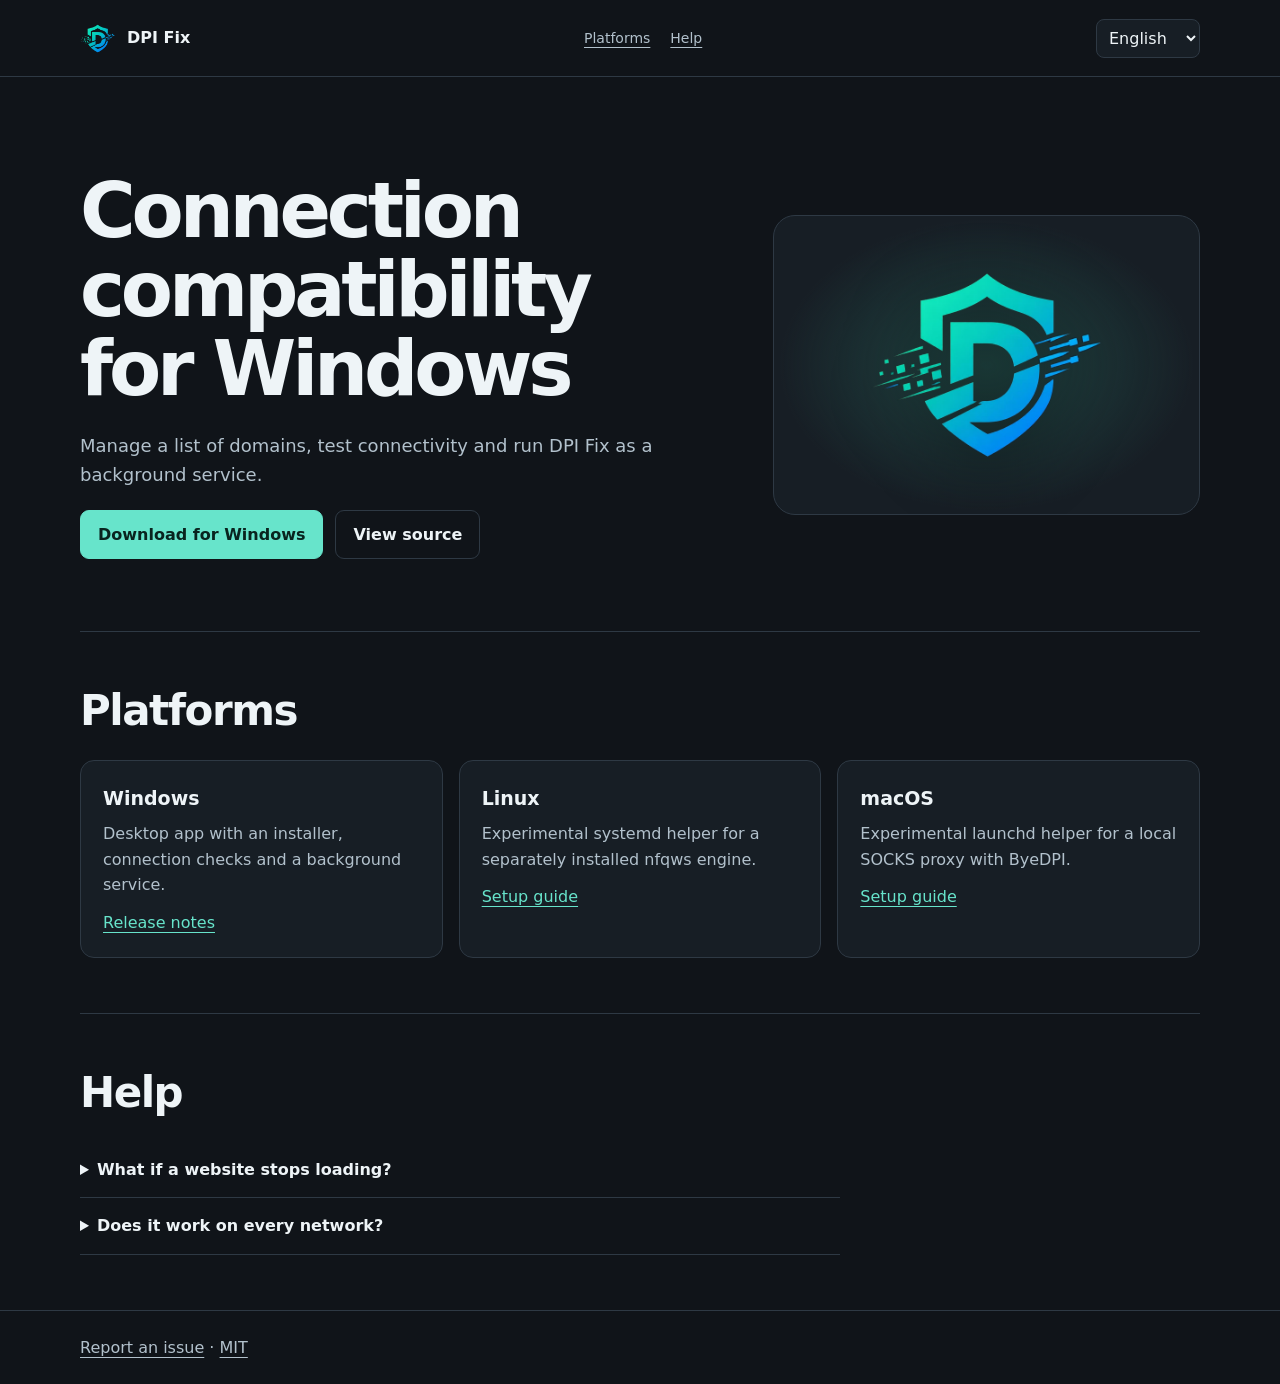
==== docs/index.html @ 7dc5bf69 "Tanıtım sitesini ve güncel indirme bağlantısını yayımla" ====
<!doctype html>
<html lang="en">
<head>
<meta charset="utf-8">
<meta name="viewport" content="width=device-width, initial-scale=1">
<meta name="description" content="DPI Fix is an open-source desktop utility for managing DPI and DNS compatibility on Windows.">
<meta name="theme-color" content="#101419">
<title>DPI Fix — Connection compatibility for Windows</title>
<link rel="icon" href="assets/favicon.png">
<style>
:root{color-scheme:dark;--bg:#101419;--panel:#171e25;--line:#2e3944;--text:#eef4f7;--muted:#b2c1cc;--accent:#67e4cb}
*{box-sizing:border-box}html{scroll-behavior:smooth}body{margin:0;background:var(--bg);color:var(--text);font:16px/1.6 "Inter","Segoe UI",system-ui,sans-serif}a{color:inherit;text-underline-offset:4px}button,select{font:inherit}a:focus-visible,select:focus-visible,summary:focus-visible{outline:2px solid var(--accent);outline-offset:5px}
.wrap{width:min(1120px,calc(100% - 48px));margin:auto}.skip{position:absolute;top:-100px;left:20px}.skip:focus{top:8px;z-index:2;background:var(--panel);padding:8px}
header{border-bottom:1px solid var(--line)}.bar{min-height:76px;display:flex;align-items:center;justify-content:space-between;gap:18px}.brand{display:flex;align-items:center;gap:12px;font-weight:750;text-decoration:none}.brand img{width:35px;height:35px;object-fit:contain}.bar nav,.actions{display:flex;align-items:center;gap:20px;flex-wrap:wrap}nav a{font-size:14px;color:var(--muted)}select{color:var(--text);background:var(--panel);border:1px solid var(--line);border-radius:8px;padding:8px}
.hero{display:grid;grid-template-columns:1.2fr .8fr;gap:52px;align-items:center;padding:94px 0 72px}.hero h1{font-size:clamp(40px,6vw,76px);line-height:1.04;letter-spacing:-.055em;margin:0 0 24px;max-width:12ch}p{color:var(--muted);margin:0 0 20px}.hero p{max-width:52ch;font-size:18px}.actions{gap:12px}.btn{display:inline-block;text-decoration:none;border-radius:9px;padding:11px 17px;border:1px solid var(--line);font-weight:650}.primary{background:var(--accent);border-color:var(--accent);color:#09241f}.btn:hover,nav a:hover{filter:brightness(1.15);text-decoration:underline}
.visual{min-height:300px;display:grid;place-items:center;border:1px solid var(--line);border-radius:22px;background:radial-gradient(ellipse at center,#214946,transparent 69%),var(--panel);overflow:hidden}.visual img{width:min(60%,230px);height:auto;filter:drop-shadow(0 15px 35px #0007)}
section{padding:55px 0;border-top:1px solid var(--line)}h2{font-size:clamp(26px,4vw,42px);line-height:1.15;margin:0 0 24px;letter-spacing:-.035em}h3{margin:0 0 8px;font-size:19px}.grid{display:grid;grid-template-columns:repeat(3,1fr);gap:16px}.card{border:1px solid var(--line);border-radius:14px;background:var(--panel);padding:22px}.card p{margin-bottom:12px}.card a{color:var(--accent)}details{max-width:760px;border-bottom:1px solid var(--line);padding:15px 0}summary{cursor:pointer;font-weight:600}details p{margin:12px 0 0}footer{border-top:1px solid var(--line);padding:24px 0;color:var(--muted)}
@media(max-width:760px){.hero{grid-template-columns:1fr;gap:28px;padding:50px 0}.visual{min-height:200px}.visual img{width:130px}.grid{grid-template-columns:1fr}.bar nav{display:none}}@media(max-width:380px){.wrap{width:calc(100% - 32px)}}@media(prefers-reduced-motion:reduce){html{scroll-behavior:auto}}
</style>
</head>
<body>
<a class="skip" href="#main" data-i="skip">Skip to content</a>
<header><div class="wrap bar"><a class="brand" href="#"><img src="assets/logo.png" alt="" width="35" height="35">DPI Fix</a><nav aria-label="Site"><a href="#platforms" data-i="platforms">Platforms</a><a href="#help" data-i="help">Help</a></nav><select id="language" aria-label="Language"><option value="en">English</option><option value="tr">Türkçe</option><option value="de">Deutsch</option><option value="fr">Français</option><option value="es">Español</option></select></div></header>
<main id="main" class="wrap">
<div class="hero"><div><h1 data-i="title">Connection compatibility for Windows</h1><p data-i="intro">Manage a list of domains, test connectivity and run DPI Fix as a background service.</p><div class="actions"><a class="btn primary" href="https://github.com/ardakargin/dpi-fix/releases/latest/download/Setup.exe" data-i="download">Download for Windows</a><a class="btn" href="https://github.com/ardakargin/dpi-fix" data-i="source">View source</a></div></div><div class="visual"><img src="assets/logo.png" width="230" height="230" alt=""></div></div>
<section id="platforms"><h2 data-i="platforms">Platforms</h2><div class="grid"><article class="card"><h3>Windows</h3><p data-i="windows">Desktop app with an installer, connection checks and a background service.</p><a href="https://github.com/ardakargin/dpi-fix/releases" data-i="releases">Release notes</a></article><article class="card"><h3>Linux</h3><p data-i="linux">Experimental systemd helper for a separately installed nfqws engine.</p><a href="https://github.com/ardakargin/dpi-fix/tree/main/linux" data-i="guide">Setup guide</a></article><article class="card"><h3>macOS</h3><p data-i="mac">Experimental launchd helper for a local SOCKS proxy with ByeDPI.</p><a href="https://github.com/ardakargin/dpi-fix/tree/main/macos" data-i="guide">Setup guide</a></article></div></section>
<section id="help"><h2 data-i="help">Help</h2><details><summary data-i="q1">What if a website stops loading?</summary><p data-i="a1">Stop the service and test the same site again. Use the connection test and attach the relevant log when reporting an issue.</p></details><details><summary data-i="q2">Does it work on every network?</summary><p data-i="a2">Results depend on your network and provider. The Windows installer checks a sample of sites before keeping a configuration.</p></details></section>
</main><footer><div class="wrap"><a href="https://github.com/ardakargin/dpi-fix/issues" data-i="issues">Report an issue</a> · <a href="https://github.com/ardakargin/dpi-fix/blob/main/LICENSE">MIT</a></div></footer>
<script>
const translations = {
tr: ["İçeriğe geç","Platformlar","Yardım","Windows için bağlantı uyumluluğu","Alan adı listenizi yönetin, bağlantıyı test edin ve DPI Fix’i arka planda çalıştırın.","Windows için indir","Kaynak kodu","Kurulum, bağlantı kontrolü ve arka plan servisi sunan masaüstü uygulaması.","Sürüm notları","Ayrıca kurulmuş nfqws motoru için deneysel systemd yardımcısı.","Kurulum kılavuzu","ByeDPI ile yerel SOCKS proxy için deneysel launchd yardımcısı.","Bir site açılmazsa ne yapmalıyım?","Servisi durdurup aynı siteyi yeniden deneyin. Sorun bildirirken bağlantı testini ve ilgili günlüğü ekleyin.","Her ağda çalışır mı?","Sonuçlar ağınıza ve sağlayıcınıza bağlıdır. Windows kurulumu bir yapılandırmayı kalıcı hale getirmeden önce örnek siteleri kontrol eder.","Sorun bildir"],
de: ["Zum Inhalt","Plattformen","Hilfe","Verbindungskompatibilität für Windows","Verwalten Sie eine Domainliste, prüfen Sie die Verbindung und führen Sie DPI Fix im Hintergrund aus.","Für Windows herunterladen","Quellcode ansehen","Desktop-App mit Installationsprogramm, Verbindungstest und Hintergrunddienst.","Versionshinweise","Experimentelles systemd-Hilfsprogramm für separat installiertes nfqws.","Installationsanleitung","Experimentelles launchd-Hilfsprogramm für einen lokalen SOCKS-Proxy mit ByeDPI.","Was tun, wenn eine Website nicht lädt?","Stoppen Sie den Dienst und testen Sie dieselbe Website erneut. Fügen Sie Ihrem Fehlerbericht den Verbindungstest und das Protokoll bei.","Funktioniert es in jedem Netz?","Das Ergebnis hängt von Netz und Anbieter ab. Unter Windows prüft das Installationsprogramm einige Websites, bevor es die Konfiguration übernimmt.","Problem melden"],
fr: ["Aller au contenu","Plateformes","Aide","Compatibilité réseau sous Windows","Gérez une liste de domaines, testez la connexion et exécutez DPI Fix en arrière-plan.","Télécharger pour Windows","Voir le code source","Application de bureau avec installateur, tests de connexion et service en arrière-plan.","Notes de version","Assistant systemd expérimental pour une installation distincte de nfqws.","Guide d’installation","Assistant launchd expérimental pour un proxy SOCKS local avec ByeDPI.","Que faire si un site ne se charge plus ?","Arrêtez le service et réessayez. Joignez le test de connexion et le journal au signalement.","Est-ce compatible avec tous les réseaux ?","Les résultats dépendent du réseau et de l’opérateur. Sous Windows, l’installateur vérifie plusieurs sites avant de conserver la configuration.","Signaler un problème"],
es: ["Saltar al contenido","Plataformas","Ayuda","Compatibilidad de conexión en Windows","Gestiona una lista de dominios, prueba la conexión y ejecuta DPI Fix en segundo plano.","Descargar para Windows","Ver código fuente","Aplicación de escritorio con instalador, pruebas de conexión y servicio en segundo plano.","Notas de versión","Asistente systemd experimental para nfqws instalado por separado.","Guía de instalación","Asistente launchd experimental para un proxy SOCKS local con ByeDPI.","¿Qué hago si una página deja de cargar?","Detén el servicio y vuelve a probar la página. Adjunta la prueba de conexión y el registro al informar del problema.","¿Funciona en todas las redes?","El resultado depende de la red y el proveedor. En Windows, el instalador comprueba varios sitios antes de conservar la configuración.","Informar de un problema"]
};
const keys = "skip platforms help title intro download source windows releases linux guide mac q1 a1 q2 a2 issues".split(" ");
const nodes = [...document.querySelectorAll("[data-i]")];
const english = Object.fromEntries(nodes.map(node => [node.dataset.i, node.textContent]));
const language = document.querySelector("#language");
function apply(code) {
  if (!Object.hasOwn(translations, code)) code = "en";
  language.value = document.documentElement.lang = code;
  nodes.forEach(node => {
    const key = node.dataset.i;
    node.textContent = code === "en" ? english[key] : translations[code][keys.indexOf(key)];
  });
  document.title = "DPI Fix — " + document.querySelector("h1").textContent;
}
let initial = navigator.language.split("-")[0];
try { initial = localStorage.getItem("dpi-fix-language") || initial; } catch {}
apply(initial);
language.addEventListener("change", () => {
  apply(language.value);
  try { localStorage.setItem("dpi-fix-language", language.value); } catch {}
});
</script>
</body>
</html>
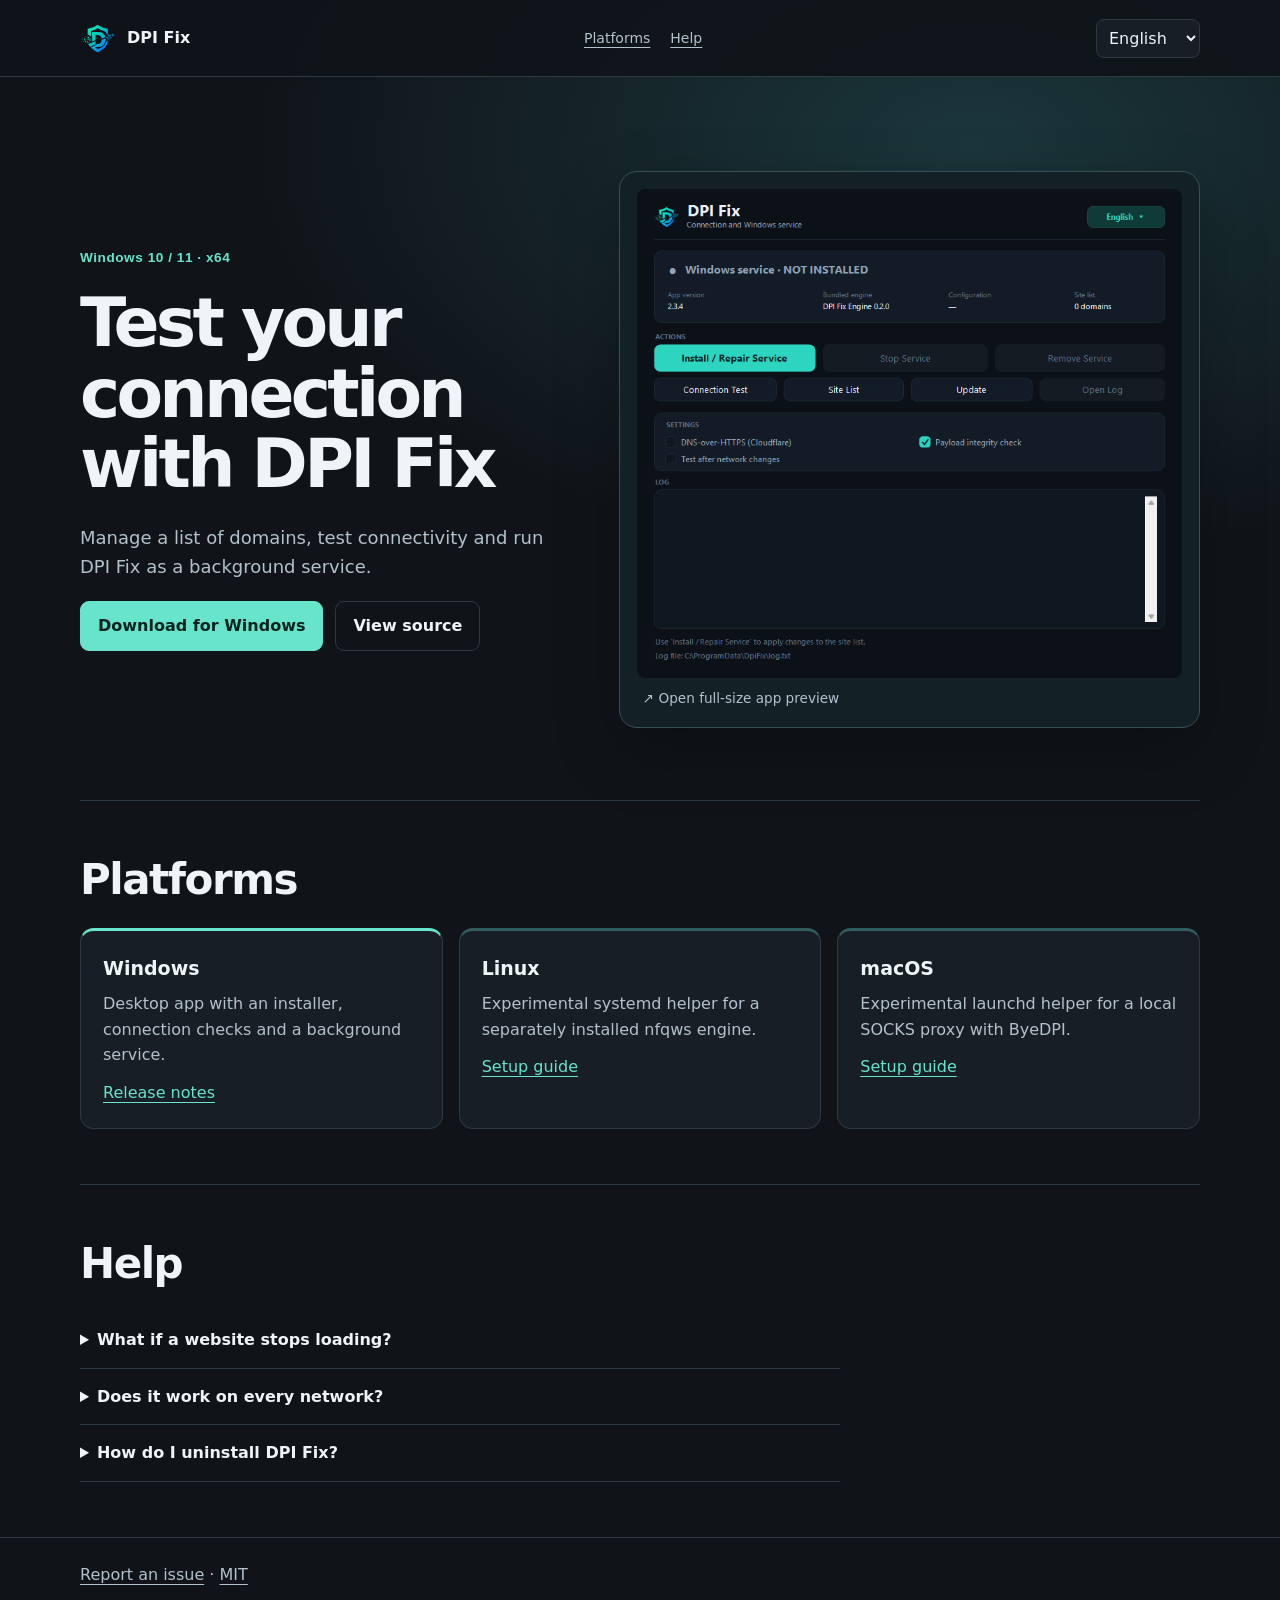
==== commit 5280d74c: "v2.3.4: Windows kurulumunu, servis kaldırmayı ve bağlantı denetimlerini düzelt" ====
--- a/docs/index.html
+++ b/docs/index.html
@@ -7,33 +7,27 @@
 <meta name="theme-color" content="#101419">
 <title>DPI Fix — Connection compatibility for Windows</title>
 <link rel="icon" href="assets/favicon.png">
-<style>
-:root{color-scheme:dark;--bg:#101419;--panel:#171e25;--line:#2e3944;--text:#eef4f7;--muted:#b2c1cc;--accent:#67e4cb}
-*{box-sizing:border-box}html{scroll-behavior:smooth}body{margin:0;background:var(--bg);color:var(--text);font:16px/1.6 "Inter","Segoe UI",system-ui,sans-serif}a{color:inherit;text-underline-offset:4px}button,select{font:inherit}a:focus-visible,select:focus-visible,summary:focus-visible{outline:2px solid var(--accent);outline-offset:5px}
-.wrap{width:min(1120px,calc(100% - 48px));margin:auto}.skip{position:absolute;top:-100px;left:20px}.skip:focus{top:8px;z-index:2;background:var(--panel);padding:8px}
-header{border-bottom:1px solid var(--line)}.bar{min-height:76px;display:flex;align-items:center;justify-content:space-between;gap:18px}.brand{display:flex;align-items:center;gap:12px;font-weight:750;text-decoration:none}.brand img{width:35px;height:35px;object-fit:contain}.bar nav,.actions{display:flex;align-items:center;gap:20px;flex-wrap:wrap}nav a{font-size:14px;color:var(--muted)}select{color:var(--text);background:var(--panel);border:1px solid var(--line);border-radius:8px;padding:8px}
-.hero{display:grid;grid-template-columns:1.2fr .8fr;gap:52px;align-items:center;padding:94px 0 72px}.hero h1{font-size:clamp(40px,6vw,76px);line-height:1.04;letter-spacing:-.055em;margin:0 0 24px;max-width:12ch}p{color:var(--muted);margin:0 0 20px}.hero p{max-width:52ch;font-size:18px}.actions{gap:12px}.btn{display:inline-block;text-decoration:none;border-radius:9px;padding:11px 17px;border:1px solid var(--line);font-weight:650}.primary{background:var(--accent);border-color:var(--accent);color:#09241f}.btn:hover,nav a:hover{filter:brightness(1.15);text-decoration:underline}
-.visual{min-height:300px;display:grid;place-items:center;border:1px solid var(--line);border-radius:22px;background:radial-gradient(ellipse at center,#214946,transparent 69%),var(--panel);overflow:hidden}.visual img{width:min(60%,230px);height:auto;filter:drop-shadow(0 15px 35px #0007)}
-section{padding:55px 0;border-top:1px solid var(--line)}h2{font-size:clamp(26px,4vw,42px);line-height:1.15;margin:0 0 24px;letter-spacing:-.035em}h3{margin:0 0 8px;font-size:19px}.grid{display:grid;grid-template-columns:repeat(3,1fr);gap:16px}.card{border:1px solid var(--line);border-radius:14px;background:var(--panel);padding:22px}.card p{margin-bottom:12px}.card a{color:var(--accent)}details{max-width:760px;border-bottom:1px solid var(--line);padding:15px 0}summary{cursor:pointer;font-weight:600}details p{margin:12px 0 0}footer{border-top:1px solid var(--line);padding:24px 0;color:var(--muted)}
-@media(max-width:760px){.hero{grid-template-columns:1fr;gap:28px;padding:50px 0}.visual{min-height:200px}.visual img{width:130px}.grid{grid-template-columns:1fr}.bar nav{display:none}}@media(max-width:380px){.wrap{width:calc(100% - 32px)}}@media(prefers-reduced-motion:reduce){html{scroll-behavior:auto}}
-</style>
+<link rel="stylesheet" href="site.css">
 </head>
 <body>
 <a class="skip" href="#main" data-i="skip">Skip to content</a>
 <header><div class="wrap bar"><a class="brand" href="#"><img src="assets/logo.png" alt="" width="35" height="35">DPI Fix</a><nav aria-label="Site"><a href="#platforms" data-i="platforms">Platforms</a><a href="#help" data-i="help">Help</a></nav><select id="language" aria-label="Language"><option value="en">English</option><option value="tr">Türkçe</option><option value="de">Deutsch</option><option value="fr">Français</option><option value="es">Español</option></select></div></header>
 <main id="main" class="wrap">
-<div class="hero"><div><h1 data-i="title">Connection compatibility for Windows</h1><p data-i="intro">Manage a list of domains, test connectivity and run DPI Fix as a background service.</p><div class="actions"><a class="btn primary" href="https://github.com/ardakargin/dpi-fix/releases/latest/download/Setup.exe" data-i="download">Download for Windows</a><a class="btn" href="https://github.com/ardakargin/dpi-fix" data-i="source">View source</a></div></div><div class="visual"><img src="assets/logo.png" width="230" height="230" alt=""></div></div>
+<div class="hero"><div><div class="system">Windows 10 / 11 · x64</div><h1 data-i="title">Test your connection with DPI Fix</h1><p data-i="intro">Manage a list of domains, test connectivity and run DPI Fix as a background service.</p><div class="actions"><a class="btn primary" href="https://github.com/ardakargin/dpi-fix/releases/latest/download/Setup.exe" data-i="download">Download for Windows</a><a class="btn" href="https://github.com/ardakargin/dpi-fix" data-i="source">View source</a></div></div><figure class="visual">
+  <a id="preview" href="assets/desktop-en.png"><img id="screenshot" src="assets/desktop-en.png" width="780" height="700" alt="DPI Fix on Windows"></a>
+  <figcaption><span aria-hidden="true">↗ </span><span data-i="preview">Open full-size app preview</span></figcaption>
+</figure></div>
 <section id="platforms"><h2 data-i="platforms">Platforms</h2><div class="grid"><article class="card"><h3>Windows</h3><p data-i="windows">Desktop app with an installer, connection checks and a background service.</p><a href="https://github.com/ardakargin/dpi-fix/releases" data-i="releases">Release notes</a></article><article class="card"><h3>Linux</h3><p data-i="linux">Experimental systemd helper for a separately installed nfqws engine.</p><a href="https://github.com/ardakargin/dpi-fix/tree/main/linux" data-i="guide">Setup guide</a></article><article class="card"><h3>macOS</h3><p data-i="mac">Experimental launchd helper for a local SOCKS proxy with ByeDPI.</p><a href="https://github.com/ardakargin/dpi-fix/tree/main/macos" data-i="guide">Setup guide</a></article></div></section>
-<section id="help"><h2 data-i="help">Help</h2><details><summary data-i="q1">What if a website stops loading?</summary><p data-i="a1">Stop the service and test the same site again. Use the connection test and attach the relevant log when reporting an issue.</p></details><details><summary data-i="q2">Does it work on every network?</summary><p data-i="a2">Results depend on your network and provider. The Windows installer checks a sample of sites before keeping a configuration.</p></details></section>
+<section id="help"><h2 data-i="help">Help</h2><details><summary data-i="q1">What if a website stops loading?</summary><p data-i="a1">Stop the service and test the same site again. Use the connection test and attach the relevant log when reporting an issue.</p></details><details><summary data-i="q2">Does it work on every network?</summary><p data-i="a2">Results depend on your network and provider. The Windows installer checks a sample of sites before keeping a configuration.</p></details><details><summary data-i="q3">How do I uninstall DPI Fix?</summary><p data-i="a3">Open Installed apps in Windows Settings, select DPI Fix and choose Uninstall.</p></details></section>
 </main><footer><div class="wrap"><a href="https://github.com/ardakargin/dpi-fix/issues" data-i="issues">Report an issue</a> · <a href="https://github.com/ardakargin/dpi-fix/blob/main/LICENSE">MIT</a></div></footer>
 <script>
 const translations = {
-tr: ["İçeriğe geç","Platformlar","Yardım","Windows için bağlantı uyumluluğu","Alan adı listenizi yönetin, bağlantıyı test edin ve DPI Fix’i arka planda çalıştırın.","Windows için indir","Kaynak kodu","Kurulum, bağlantı kontrolü ve arka plan servisi sunan masaüstü uygulaması.","Sürüm notları","Ayrıca kurulmuş nfqws motoru için deneysel systemd yardımcısı.","Kurulum kılavuzu","ByeDPI ile yerel SOCKS proxy için deneysel launchd yardımcısı.","Bir site açılmazsa ne yapmalıyım?","Servisi durdurup aynı siteyi yeniden deneyin. Sorun bildirirken bağlantı testini ve ilgili günlüğü ekleyin.","Her ağda çalışır mı?","Sonuçlar ağınıza ve sağlayıcınıza bağlıdır. Windows kurulumu bir yapılandırmayı kalıcı hale getirmeden önce örnek siteleri kontrol eder.","Sorun bildir"],
-de: ["Zum Inhalt","Plattformen","Hilfe","Verbindungskompatibilität für Windows","Verwalten Sie eine Domainliste, prüfen Sie die Verbindung und führen Sie DPI Fix im Hintergrund aus.","Für Windows herunterladen","Quellcode ansehen","Desktop-App mit Installationsprogramm, Verbindungstest und Hintergrunddienst.","Versionshinweise","Experimentelles systemd-Hilfsprogramm für separat installiertes nfqws.","Installationsanleitung","Experimentelles launchd-Hilfsprogramm für einen lokalen SOCKS-Proxy mit ByeDPI.","Was tun, wenn eine Website nicht lädt?","Stoppen Sie den Dienst und testen Sie dieselbe Website erneut. Fügen Sie Ihrem Fehlerbericht den Verbindungstest und das Protokoll bei.","Funktioniert es in jedem Netz?","Das Ergebnis hängt von Netz und Anbieter ab. Unter Windows prüft das Installationsprogramm einige Websites, bevor es die Konfiguration übernimmt.","Problem melden"],
-fr: ["Aller au contenu","Plateformes","Aide","Compatibilité réseau sous Windows","Gérez une liste de domaines, testez la connexion et exécutez DPI Fix en arrière-plan.","Télécharger pour Windows","Voir le code source","Application de bureau avec installateur, tests de connexion et service en arrière-plan.","Notes de version","Assistant systemd expérimental pour une installation distincte de nfqws.","Guide d’installation","Assistant launchd expérimental pour un proxy SOCKS local avec ByeDPI.","Que faire si un site ne se charge plus ?","Arrêtez le service et réessayez. Joignez le test de connexion et le journal au signalement.","Est-ce compatible avec tous les réseaux ?","Les résultats dépendent du réseau et de l’opérateur. Sous Windows, l’installateur vérifie plusieurs sites avant de conserver la configuration.","Signaler un problème"],
-es: ["Saltar al contenido","Plataformas","Ayuda","Compatibilidad de conexión en Windows","Gestiona una lista de dominios, prueba la conexión y ejecuta DPI Fix en segundo plano.","Descargar para Windows","Ver código fuente","Aplicación de escritorio con instalador, pruebas de conexión y servicio en segundo plano.","Notas de versión","Asistente systemd experimental para nfqws instalado por separado.","Guía de instalación","Asistente launchd experimental para un proxy SOCKS local con ByeDPI.","¿Qué hago si una página deja de cargar?","Detén el servicio y vuelve a probar la página. Adjunta la prueba de conexión y el registro al informar del problema.","¿Funciona en todas las redes?","El resultado depende de la red y el proveedor. En Windows, el instalador comprueba varios sitios antes de conservar la configuración.","Informar de un problema"]
+tr: ["İçeriğe geç","Platformlar","Yardım","Bağlantını DPI Fix ile test et","Alan adı listenizi yönetin, bağlantıyı test edin ve DPI Fix’i arka planda çalıştırın.","Windows için indir","Kaynak kodu","Kurulum, bağlantı kontrolü ve arka plan servisi sunan masaüstü uygulaması.","Sürüm notları","Ayrıca kurulmuş nfqws motoru için deneysel systemd yardımcısı.","Kurulum kılavuzu","ByeDPI ile yerel SOCKS proxy için deneysel launchd yardımcısı.","Bir site açılmazsa ne yapmalıyım?","Servisi durdurup aynı siteyi yeniden deneyin. Sorun bildirirken bağlantı testini ve ilgili günlüğü ekleyin.","Her ağda çalışır mı?","Sonuçlar ağınıza ve sağlayıcınıza bağlıdır. Windows kurulumu bir yapılandırmayı kalıcı hale getirmeden önce örnek siteleri kontrol eder.","Sorun bildir","Uygulama ekranını büyüt","DPI Fix’i nasıl kaldırırım?","Windows Ayarlar’da Yüklü uygulamalar bölümünü açın. DPI Fix’i seçip Kaldır’a tıklayın."],
+de: ["Zum Inhalt","Plattformen","Hilfe","Verbindung mit DPI Fix testen","Verwalten Sie eine Domainliste, prüfen Sie die Verbindung und führen Sie DPI Fix im Hintergrund aus.","Für Windows herunterladen","Quellcode ansehen","Desktop-App mit Installationsprogramm, Verbindungstest und Hintergrunddienst.","Versionshinweise","Experimentelles systemd-Hilfsprogramm für separat installiertes nfqws.","Installationsanleitung","Experimentelles launchd-Hilfsprogramm für einen lokalen SOCKS-Proxy mit ByeDPI.","Was tun, wenn eine Website nicht lädt?","Stoppen Sie den Dienst und testen Sie dieselbe Website erneut. Fügen Sie Ihrem Fehlerbericht den Verbindungstest und das Protokoll bei.","Funktioniert es in jedem Netz?","Das Ergebnis hängt von Netz und Anbieter ab. Unter Windows prüft das Installationsprogramm einige Websites, bevor es die Konfiguration übernimmt.","Problem melden","App-Ansicht in voller Größe öffnen","Wie deinstalliere ich DPI Fix?","Öffnen Sie die installierten Apps in den Windows-Einstellungen. Wählen Sie DPI Fix und dann Deinstallieren."],
+fr: ["Aller au contenu","Plateformes","Aide","Testez votre connexion avec DPI Fix","Gérez une liste de domaines, testez la connexion et exécutez DPI Fix en arrière-plan.","Télécharger pour Windows","Voir le code source","Application de bureau avec installateur, tests de connexion et service en arrière-plan.","Notes de version","Assistant systemd expérimental pour une installation distincte de nfqws.","Guide d’installation","Assistant launchd expérimental pour un proxy SOCKS local avec ByeDPI.","Que faire si un site ne se charge plus ?","Arrêtez le service et réessayez. Joignez le test de connexion et le journal au signalement.","Est-ce compatible avec tous les réseaux ?","Les résultats dépendent du réseau et de l’opérateur. Sous Windows, l’installateur vérifie plusieurs sites avant de conserver la configuration.","Signaler un problème","Agrandir l’aperçu de l’application","Comment désinstaller DPI Fix ?","Dans les paramètres Windows, ouvrez Applications installées, sélectionnez DPI Fix puis Désinstaller."],
+es: ["Saltar al contenido","Plataformas","Ayuda","Prueba tu conexión con DPI Fix","Gestiona una lista de dominios, prueba la conexión y ejecuta DPI Fix en segundo plano.","Descargar para Windows","Ver código fuente","Aplicación de escritorio con instalador, pruebas de conexión y servicio en segundo plano.","Notas de versión","Asistente systemd experimental para nfqws instalado por separado.","Guía de instalación","Asistente launchd experimental para un proxy SOCKS local con ByeDPI.","¿Qué hago si una página deja de cargar?","Detén el servicio y vuelve a probar la página. Adjunta la prueba de conexión y el registro al informar del problema.","¿Funciona en todas las redes?","El resultado depende de la red y el proveedor. En Windows, el instalador comprueba varios sitios antes de conservar la configuración.","Informar de un problema","Ver la aplicación a tamaño completo","¿Cómo desinstalo DPI Fix?","En la configuración de Windows, abre Aplicaciones instaladas, selecciona DPI Fix y elige Desinstalar."]
 };
-const keys = "skip platforms help title intro download source windows releases linux guide mac q1 a1 q2 a2 issues".split(" ");
+const keys = "skip platforms help title intro download source windows releases linux guide mac q1 a1 q2 a2 issues preview q3 a3".split(" ");
 const nodes = [...document.querySelectorAll("[data-i]")];
 const english = Object.fromEntries(nodes.map(node => [node.dataset.i, node.textContent]));
 const language = document.querySelector("#language");
@@ -44,6 +38,10 @@
     const key = node.dataset.i;
     node.textContent = code === "en" ? english[key] : translations[code][keys.indexOf(key)];
   });
+  const screenshot = document.querySelector("#screenshot");
+  const preview = document.querySelector("#preview");
+  preview.href = screenshot.src = "assets/desktop-" + code + ".png";
+  screenshot.alt = document.querySelector('[data-i="preview"]').textContent;
   document.title = "DPI Fix — " + document.querySelector("h1").textContent;
 }
 let initial = navigator.language.split("-")[0];
--- a/docs/site.css
+++ b/docs/site.css
@@ -0,0 +1,29 @@
+:root{color-scheme:dark;--bg:#101419;--panel:#171e25;--line:#2e3944;--text:#eef4f7;--muted:#b2c1cc;--accent:#67e4cb}
+*{box-sizing:border-box}html{scroll-behavior:smooth}body{margin:0;background:var(--bg);color:var(--text);font:16px/1.6 "Inter","Segoe UI",system-ui,sans-serif}a{color:inherit;text-underline-offset:4px}button,select{font:inherit}a:focus-visible,select:focus-visible,summary:focus-visible{outline:2px solid var(--accent);outline-offset:5px}
+.wrap{width:min(1120px,calc(100% - 48px));margin:auto}.skip{position:absolute;top:-100px;left:20px}.skip:focus{top:8px;z-index:2;background:var(--panel);padding:8px}
+header{border-bottom:1px solid var(--line)}.bar{min-height:76px;display:flex;align-items:center;justify-content:space-between;gap:18px}.brand{display:flex;align-items:center;gap:12px;font-weight:750;text-decoration:none}.brand img{width:35px;height:35px;object-fit:contain}.bar nav,.actions{display:flex;align-items:center;gap:20px;flex-wrap:wrap}nav a{font-size:14px;color:var(--muted)}select{color:var(--text);background:var(--panel);border:1px solid var(--line);border-radius:8px;padding:8px}
+.hero{display:grid;grid-template-columns:1.2fr .8fr;gap:52px;align-items:center;padding:94px 0 72px}.hero h1{font-size:clamp(40px,6vw,76px);line-height:1.04;letter-spacing:-.055em;margin:0 0 24px;max-width:12ch}p{color:var(--muted);margin:0 0 20px}.hero p{max-width:52ch;font-size:18px}.actions{gap:12px}.btn{display:inline-block;text-decoration:none;border-radius:9px;padding:11px 17px;border:1px solid var(--line);font-weight:650}.primary{background:var(--accent);border-color:var(--accent);color:#09241f}.btn:hover,nav a:hover{filter:brightness(1.15);text-decoration:underline}
+section{padding:55px 0;border-top:1px solid var(--line)}h2{font-size:clamp(26px,4vw,42px);line-height:1.15;margin:0 0 24px;letter-spacing:-.035em}h3{margin:0 0 8px;font-size:19px}.grid{display:grid;grid-template-columns:repeat(3,1fr);gap:16px}.card{border:1px solid var(--line);border-radius:14px;background:var(--panel);padding:22px}.card p{margin-bottom:12px}.card a{color:var(--accent)}details{max-width:760px;border-bottom:1px solid var(--line);padding:15px 0}summary{cursor:pointer;font-weight:600}details p{margin:12px 0 0}footer{border-top:1px solid var(--line);padding:24px 0;color:var(--muted)}
+
+body {
+  background: radial-gradient(ellipse 75% 560px at 76% 9%, #1a363b 0%, transparent 75%), #101419;
+}
+header { background: #101419ed; }
+.hero { grid-template-columns: minmax(0,.9fr) minmax(0,1.1fr); gap: clamp(28px,5vw,68px); }
+.hero h1 { font-size: clamp(2.6rem,5.3vw,4.8rem); max-width: 16ch; overflow-wrap: anywhere; }
+.system { font: 600 .85rem/1.5 "Segoe UI",sans-serif; color: var(--accent); margin-bottom: 20px; letter-spacing: .04em; }
+.visual { margin: 0; padding: clamp(8px,1.3vw,18px); border: 1px solid #385054; border-radius: 18px; background: #132126; box-shadow: 0 24px 64px #0004; }
+.visual a { display: block; border-radius: 8px; overflow: hidden; }
+.visual img { display: block; width: 100%; height: auto; }
+figcaption { font-size: .85rem; color: var(--muted); margin: 10px 6px 0; }
+.card { border-top: 3px solid #315d5d; }
+.card:first-child { border-top-color: var(--accent); }
+@media(max-width:760px) {
+  .hero { grid-template-columns: 1fr; gap: 32px; padding: 44px 0; }
+  .visual { max-width: 560px; }
+  .grid { grid-template-columns: 1fr; }
+  .bar { flex-wrap: wrap; padding: 12px 0; gap: 8px 20px; }
+  .bar nav { order: 3; width: 100%; gap: 16px; }
+}
+@media(max-width:380px) { .wrap { width: calc(100% - 32px); } }
+@media(prefers-reduced-motion:reduce) { html { scroll-behavior: auto; } }
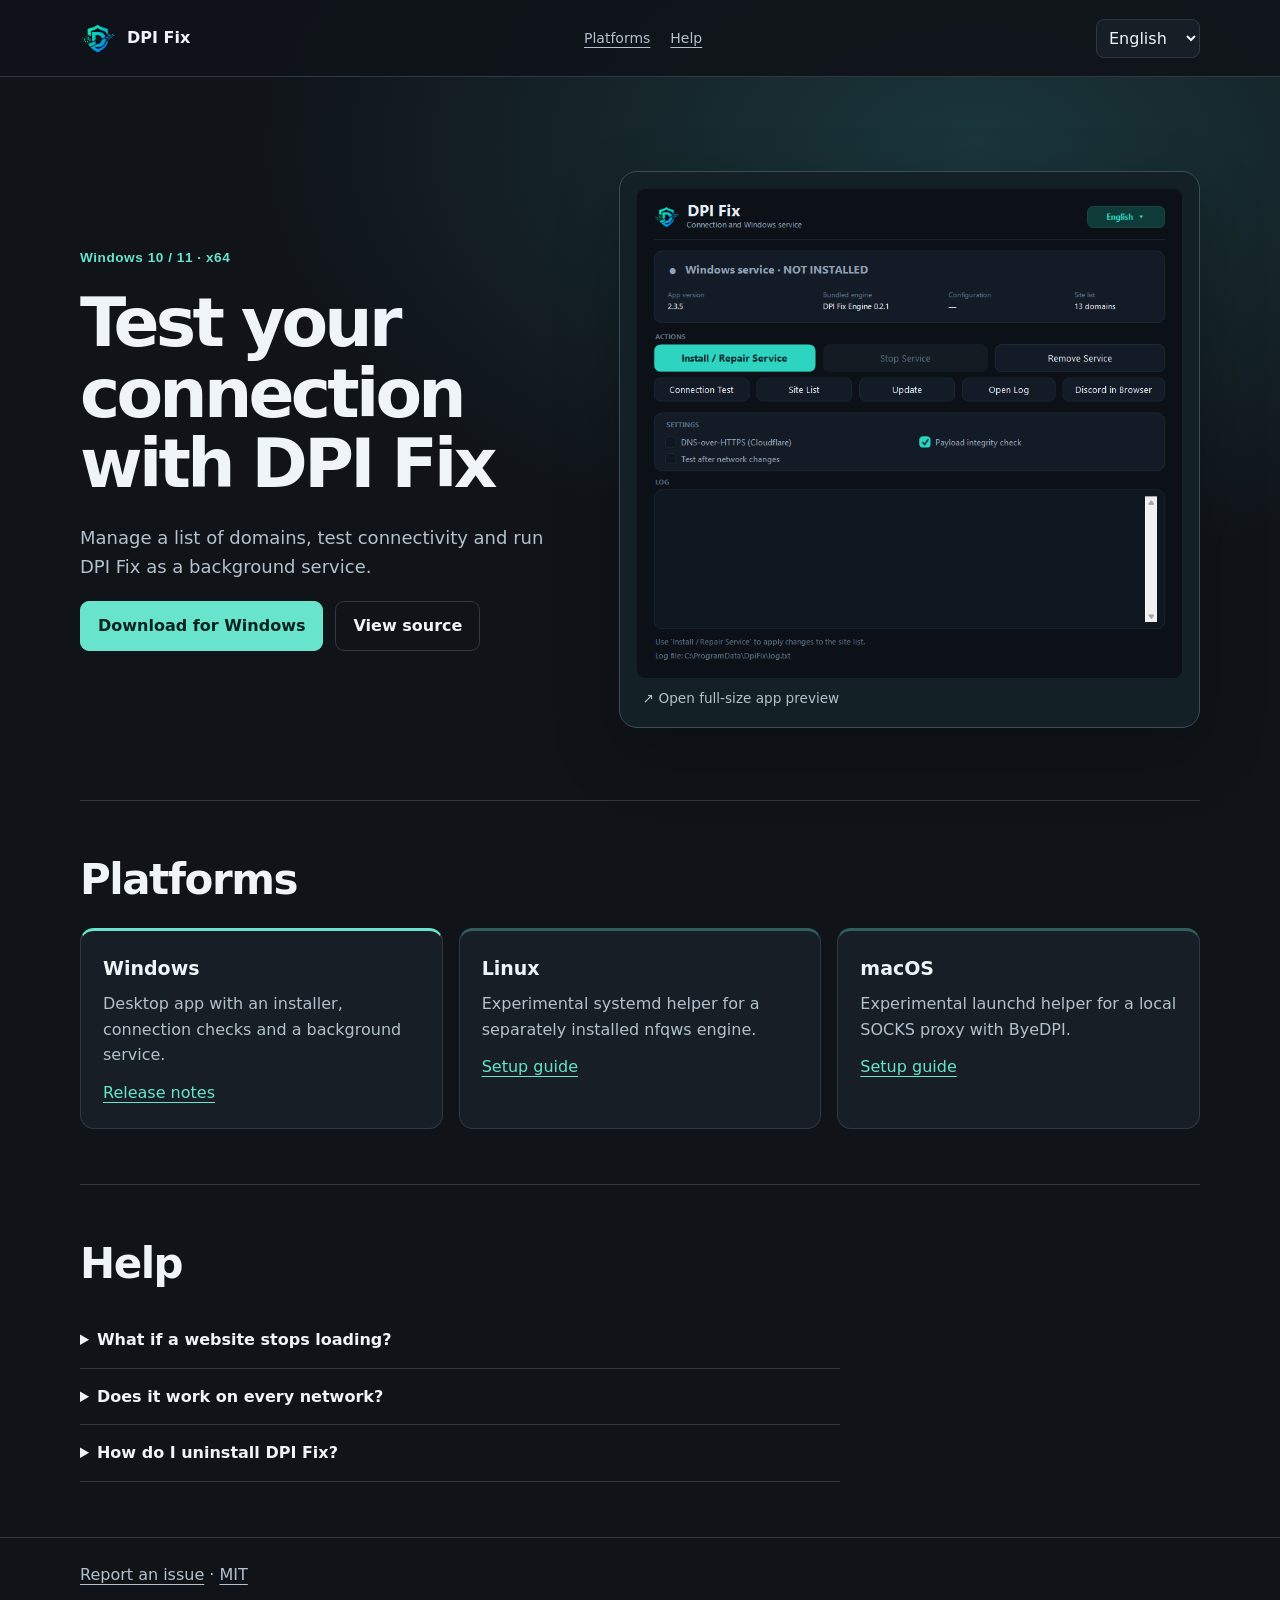
==== commit 5e41af64: "v2.3.5: Discord için doğrulanmış tarayıcı modu ve kurulum düzeltmeleri" ====
--- a/docs/index.html
+++ b/docs/index.html
@@ -18,14 +18,14 @@
   <figcaption><span aria-hidden="true">↗ </span><span data-i="preview">Open full-size app preview</span></figcaption>
 </figure></div>
 <section id="platforms"><h2 data-i="platforms">Platforms</h2><div class="grid"><article class="card"><h3>Windows</h3><p data-i="windows">Desktop app with an installer, connection checks and a background service.</p><a href="https://github.com/ardakargin/dpi-fix/releases" data-i="releases">Release notes</a></article><article class="card"><h3>Linux</h3><p data-i="linux">Experimental systemd helper for a separately installed nfqws engine.</p><a href="https://github.com/ardakargin/dpi-fix/tree/main/linux" data-i="guide">Setup guide</a></article><article class="card"><h3>macOS</h3><p data-i="mac">Experimental launchd helper for a local SOCKS proxy with ByeDPI.</p><a href="https://github.com/ardakargin/dpi-fix/tree/main/macos" data-i="guide">Setup guide</a></article></div></section>
-<section id="help"><h2 data-i="help">Help</h2><details><summary data-i="q1">What if a website stops loading?</summary><p data-i="a1">Stop the service and test the same site again. Use the connection test and attach the relevant log when reporting an issue.</p></details><details><summary data-i="q2">Does it work on every network?</summary><p data-i="a2">Results depend on your network and provider. The Windows installer checks a sample of sites before keeping a configuration.</p></details><details><summary data-i="q3">How do I uninstall DPI Fix?</summary><p data-i="a3">Open Installed apps in Windows Settings, select DPI Fix and choose Uninstall.</p></details></section>
+<section id="help"><h2 data-i="help">Help</h2><details><summary data-i="q1">What if a website stops loading?</summary><p data-i="a1">Stop the service and test the same site again. For Discord, try “Discord in Browser” in the Windows app. Use the connection test and attach the relevant log when reporting an issue.</p></details><details><summary data-i="q2">Does it work on every network?</summary><p data-i="a2">Results depend on your network and provider. The Windows installer checks a sample of sites before keeping a configuration.</p></details><details><summary data-i="q3">How do I uninstall DPI Fix?</summary><p data-i="a3">Open Installed apps in Windows Settings, select DPI Fix and choose Uninstall.</p></details></section>
 </main><footer><div class="wrap"><a href="https://github.com/ardakargin/dpi-fix/issues" data-i="issues">Report an issue</a> · <a href="https://github.com/ardakargin/dpi-fix/blob/main/LICENSE">MIT</a></div></footer>
 <script>
 const translations = {
-tr: ["İçeriğe geç","Platformlar","Yardım","Bağlantını DPI Fix ile test et","Alan adı listenizi yönetin, bağlantıyı test edin ve DPI Fix’i arka planda çalıştırın.","Windows için indir","Kaynak kodu","Kurulum, bağlantı kontrolü ve arka plan servisi sunan masaüstü uygulaması.","Sürüm notları","Ayrıca kurulmuş nfqws motoru için deneysel systemd yardımcısı.","Kurulum kılavuzu","ByeDPI ile yerel SOCKS proxy için deneysel launchd yardımcısı.","Bir site açılmazsa ne yapmalıyım?","Servisi durdurup aynı siteyi yeniden deneyin. Sorun bildirirken bağlantı testini ve ilgili günlüğü ekleyin.","Her ağda çalışır mı?","Sonuçlar ağınıza ve sağlayıcınıza bağlıdır. Windows kurulumu bir yapılandırmayı kalıcı hale getirmeden önce örnek siteleri kontrol eder.","Sorun bildir","Uygulama ekranını büyüt","DPI Fix’i nasıl kaldırırım?","Windows Ayarlar’da Yüklü uygulamalar bölümünü açın. DPI Fix’i seçip Kaldır’a tıklayın."],
-de: ["Zum Inhalt","Plattformen","Hilfe","Verbindung mit DPI Fix testen","Verwalten Sie eine Domainliste, prüfen Sie die Verbindung und führen Sie DPI Fix im Hintergrund aus.","Für Windows herunterladen","Quellcode ansehen","Desktop-App mit Installationsprogramm, Verbindungstest und Hintergrunddienst.","Versionshinweise","Experimentelles systemd-Hilfsprogramm für separat installiertes nfqws.","Installationsanleitung","Experimentelles launchd-Hilfsprogramm für einen lokalen SOCKS-Proxy mit ByeDPI.","Was tun, wenn eine Website nicht lädt?","Stoppen Sie den Dienst und testen Sie dieselbe Website erneut. Fügen Sie Ihrem Fehlerbericht den Verbindungstest und das Protokoll bei.","Funktioniert es in jedem Netz?","Das Ergebnis hängt von Netz und Anbieter ab. Unter Windows prüft das Installationsprogramm einige Websites, bevor es die Konfiguration übernimmt.","Problem melden","App-Ansicht in voller Größe öffnen","Wie deinstalliere ich DPI Fix?","Öffnen Sie die installierten Apps in den Windows-Einstellungen. Wählen Sie DPI Fix und dann Deinstallieren."],
-fr: ["Aller au contenu","Plateformes","Aide","Testez votre connexion avec DPI Fix","Gérez une liste de domaines, testez la connexion et exécutez DPI Fix en arrière-plan.","Télécharger pour Windows","Voir le code source","Application de bureau avec installateur, tests de connexion et service en arrière-plan.","Notes de version","Assistant systemd expérimental pour une installation distincte de nfqws.","Guide d’installation","Assistant launchd expérimental pour un proxy SOCKS local avec ByeDPI.","Que faire si un site ne se charge plus ?","Arrêtez le service et réessayez. Joignez le test de connexion et le journal au signalement.","Est-ce compatible avec tous les réseaux ?","Les résultats dépendent du réseau et de l’opérateur. Sous Windows, l’installateur vérifie plusieurs sites avant de conserver la configuration.","Signaler un problème","Agrandir l’aperçu de l’application","Comment désinstaller DPI Fix ?","Dans les paramètres Windows, ouvrez Applications installées, sélectionnez DPI Fix puis Désinstaller."],
-es: ["Saltar al contenido","Plataformas","Ayuda","Prueba tu conexión con DPI Fix","Gestiona una lista de dominios, prueba la conexión y ejecuta DPI Fix en segundo plano.","Descargar para Windows","Ver código fuente","Aplicación de escritorio con instalador, pruebas de conexión y servicio en segundo plano.","Notas de versión","Asistente systemd experimental para nfqws instalado por separado.","Guía de instalación","Asistente launchd experimental para un proxy SOCKS local con ByeDPI.","¿Qué hago si una página deja de cargar?","Detén el servicio y vuelve a probar la página. Adjunta la prueba de conexión y el registro al informar del problema.","¿Funciona en todas las redes?","El resultado depende de la red y el proveedor. En Windows, el instalador comprueba varios sitios antes de conservar la configuración.","Informar de un problema","Ver la aplicación a tamaño completo","¿Cómo desinstalo DPI Fix?","En la configuración de Windows, abre Aplicaciones instaladas, selecciona DPI Fix y elige Desinstalar."]
+tr: ["İçeriğe geç","Platformlar","Yardım","Bağlantını DPI Fix ile test et","Alan adı listenizi yönetin, bağlantıyı test edin ve DPI Fix’i arka planda çalıştırın.","Windows için indir","Kaynak kodu","Kurulum, bağlantı kontrolü ve arka plan servisi sunan masaüstü uygulaması.","Sürüm notları","Ayrıca kurulmuş nfqws motoru için deneysel systemd yardımcısı.","Kurulum kılavuzu","ByeDPI ile yerel SOCKS proxy için deneysel launchd yardımcısı.","Bir site açılmazsa ne yapmalıyım?","Servisi durdurup aynı siteyi yeniden deneyin. Discord için Windows uygulamasındaki “Discord’u Tarayıcıda Aç” düğmesini kullanabilirsiniz. Sorun bildirirken bağlantı testini ve ilgili günlüğü ekleyin.","Her ağda çalışır mı?","Sonuçlar ağınıza ve sağlayıcınıza bağlıdır. Windows kurulumu bir yapılandırmayı kalıcı hale getirmeden önce örnek siteleri kontrol eder.","Sorun bildir","Uygulama ekranını büyüt","DPI Fix’i nasıl kaldırırım?","Windows Ayarlar’da Yüklü uygulamalar bölümünü açın. DPI Fix’i seçip Kaldır’a tıklayın."],
+de: ["Zum Inhalt","Plattformen","Hilfe","Verbindung mit DPI Fix testen","Verwalten Sie eine Domainliste, prüfen Sie die Verbindung und führen Sie DPI Fix im Hintergrund aus.","Für Windows herunterladen","Quellcode ansehen","Desktop-App mit Installationsprogramm, Verbindungstest und Hintergrunddienst.","Versionshinweise","Experimentelles systemd-Hilfsprogramm für separat installiertes nfqws.","Installationsanleitung","Experimentelles launchd-Hilfsprogramm für einen lokalen SOCKS-Proxy mit ByeDPI.","Was tun, wenn eine Website nicht lädt?","Stoppen Sie den Dienst und testen Sie dieselbe Website erneut. Für Discord können Sie in der Windows-App „Discord im Browser“ wählen. Fügen Sie Ihrem Fehlerbericht den Verbindungstest und das Protokoll bei.","Funktioniert es in jedem Netz?","Das Ergebnis hängt von Netz und Anbieter ab. Unter Windows prüft das Installationsprogramm einige Websites, bevor es die Konfiguration übernimmt.","Problem melden","App-Ansicht in voller Größe öffnen","Wie deinstalliere ich DPI Fix?","Öffnen Sie die installierten Apps in den Windows-Einstellungen. Wählen Sie DPI Fix und dann Deinstallieren."],
+fr: ["Aller au contenu","Plateformes","Aide","Testez votre connexion avec DPI Fix","Gérez une liste de domaines, testez la connexion et exécutez DPI Fix en arrière-plan.","Télécharger pour Windows","Voir le code source","Application de bureau avec installateur, tests de connexion et service en arrière-plan.","Notes de version","Assistant systemd expérimental pour une installation distincte de nfqws.","Guide d’installation","Assistant launchd expérimental pour un proxy SOCKS local avec ByeDPI.","Que faire si un site ne se charge plus ?","Arrêtez le service et réessayez. Pour Discord, choisissez « Discord sur le Web » dans l’application Windows. Joignez le test de connexion et le journal au signalement.","Est-ce compatible avec tous les réseaux ?","Les résultats dépendent du réseau et de l’opérateur. Sous Windows, l’installateur vérifie plusieurs sites avant de conserver la configuration.","Signaler un problème","Agrandir l’aperçu de l’application","Comment désinstaller DPI Fix ?","Dans les paramètres Windows, ouvrez Applications installées, sélectionnez DPI Fix puis Désinstaller."],
+es: ["Saltar al contenido","Plataformas","Ayuda","Prueba tu conexión con DPI Fix","Gestiona una lista de dominios, prueba la conexión y ejecuta DPI Fix en segundo plano.","Descargar para Windows","Ver código fuente","Aplicación de escritorio con instalador, pruebas de conexión y servicio en segundo plano.","Notas de versión","Asistente systemd experimental para nfqws instalado por separado.","Guía de instalación","Asistente launchd experimental para un proxy SOCKS local con ByeDPI.","¿Qué hago si una página deja de cargar?","Detén el servicio y vuelve a probar la página. Para Discord, selecciona «Discord en la web» en la aplicación de Windows. Adjunta la prueba de conexión y el registro al informar del problema.","¿Funciona en todas las redes?","El resultado depende de la red y el proveedor. En Windows, el instalador comprueba varios sitios antes de conservar la configuración.","Informar de un problema","Ver la aplicación a tamaño completo","¿Cómo desinstalo DPI Fix?","En la configuración de Windows, abre Aplicaciones instaladas, selecciona DPI Fix y elige Desinstalar."]
 };
 const keys = "skip platforms help title intro download source windows releases linux guide mac q1 a1 q2 a2 issues preview q3 a3".split(" ");
 const nodes = [...document.querySelectorAll("[data-i]")];
